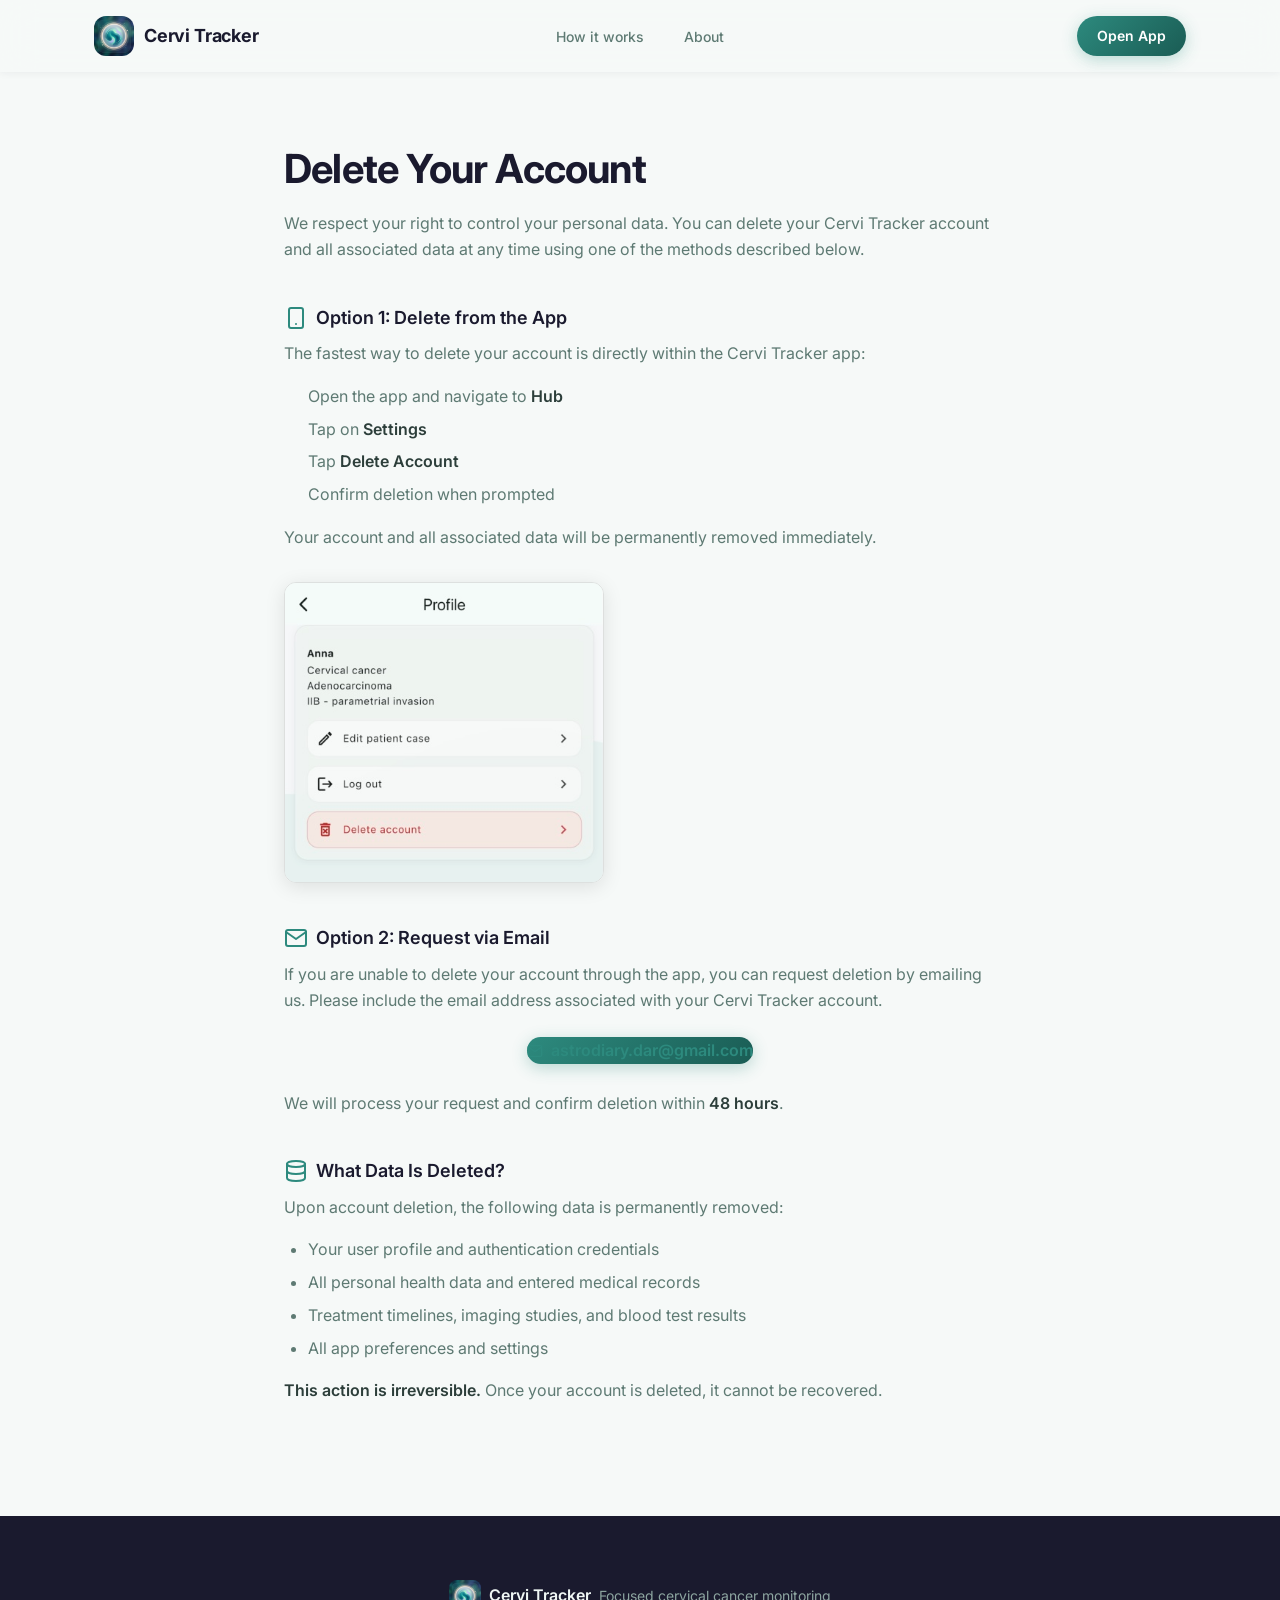
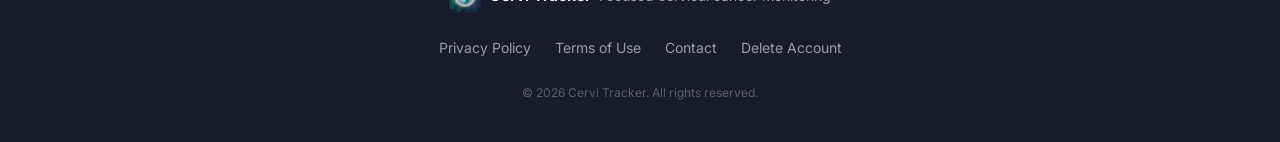
==== deletion.html @ 9c43a45e "Add files via upload" ====
<!DOCTYPE html>
<html lang="en">
<head>
  <meta charset="UTF-8">
  <meta name="viewport" content="width=device-width, initial-scale=1.0">
  <title>Delete Account | Cervi Tracker</title>
  <meta name="description" content="Request deletion of your Cervi Tracker account and all associated data.">
  <link rel="icon" type="image/jpeg" href="images/icon.jpg">
  <link rel="preconnect" href="https://fonts.googleapis.com">
  <link rel="preconnect" href="https://fonts.gstatic.com" crossorigin>
  <link href="https://fonts.googleapis.com/css2?family=Inter:wght@300;400;500;600;700&display=swap" rel="stylesheet">
  <link rel="stylesheet" href="css/style.css">
  <style>
    .policy-wrap {
      padding-top: calc(var(--header-h) + var(--sp-xl));
      padding-bottom: var(--sp-2xl);
      min-height: 100vh;
    }
    .policy-wrap .container {
      max-width: 760px;
    }
    .policy-wrap h1 {
      font-size: var(--fs-3xl);
      font-weight: var(--fw-bold);
      color: var(--c-dark);
      letter-spacing: -0.02em;
      margin-bottom: var(--sp-xs);
    }
    .policy-wrap h2 {
      font-size: var(--fs-lg);
      font-weight: var(--fw-semibold);
      color: var(--c-dark);
      margin: var(--sp-lg) 0 var(--sp-xs);
      display: flex;
      align-items: center;
      gap: 0.5rem;
    }
    .policy-wrap h2 svg {
      width: 24px;
      height: 24px;
      color: var(--c-primary);
    }
    .policy-wrap p {
      color: var(--c-text-muted);
      line-height: var(--lh-body);
      margin-bottom: var(--sp-sm);
    }
    .policy-wrap ol, .policy-wrap ul {
      padding-left: 1.5rem;
      color: var(--c-text-muted);
      line-height: var(--lh-body);
      margin-bottom: var(--sp-sm);
    }
    .policy-wrap ul {
      list-style: disc;
    }
    .policy-wrap ol li, .policy-wrap ul li {
      margin-bottom: 0.4rem;
    }
    .policy-wrap strong {
      color: var(--c-text);
      font-weight: var(--fw-semibold);
    }
    .policy-wrap a {
      color: var(--c-primary);
      text-decoration: underline;
      text-underline-offset: 2px;
    }
    .policy-wrap a.btn {
      text-decoration: none;
      display: inline-flex;
      align-items: center;
      gap: 0.5rem;
    }
  </style>
</head>
<body>

  <header class="site-header scrolled" id="site-header">
    <div class="container header-inner">
      <a href="index.html" class="logo" aria-label="Cervi Tracker home">
        <img src="images/icon.jpg" alt="Cervi Tracker icon" class="logo-icon" width="40" height="40">
        <span class="logo-text">Cervi Tracker</span>
      </a>
      <nav class="main-nav" aria-label="Main navigation">
        <ul class="nav-list">
          <li><a href="index.html" class="nav-link" data-i18n="nav.how">Home</a></li>
          <li><a href="support.html" class="nav-link" data-i18n="nav.about">Support</a></li>
        </ul>
      </nav>
      <a href="https://xeno-sama.github.io/gine_onko_tracker/" class="btn btn-primary btn-sm header-cta" target="_blank" rel="noopener" data-i18n="nav.open-app">Open App</a>
    </div>
  </header>

  <main class="policy-wrap">
    <div class="container">
      <h1 data-i18n="policy.deletion.title">Delete Your Account</h1>

      <p data-i18n="policy.deletion.intro">We respect your right to control your personal data. You can delete your Cervi Tracker account and all associated data at any time using one of the methods described below.</p>

      <h2>
        <svg viewBox="0 0 24 24" fill="none" stroke="currentColor" stroke-width="2" stroke-linecap="round" stroke-linejoin="round"><rect x="5" y="2" width="14" height="20" rx="2" ry="2"/><line x1="12" y1="18" x2="12.01" y2="18"/></svg>
        <span data-i18n="policy.deletion.opt1.title">Option 1: Delete from the App</span>
      </h2>
      <p data-i18n="policy.deletion.opt1.p1">The fastest way to delete your account is directly within the Cervi Tracker app:</p>
      <ol>
          <li data-i18n-html="policy.deletion.opt1.l1">Open the app and navigate to <strong>Hub</strong></li>
          <li data-i18n-html="policy.deletion.opt1.l2">Tap on <strong>Settings</strong></li>
          <li data-i18n-html="policy.deletion.opt1.l3">Tap <strong>Delete Account</strong></li>
          <li data-i18n="policy.deletion.opt1.l4">Confirm deletion when prompted</li>
      </ol>
      <p data-i18n="policy.deletion.opt1.p2">Your account and all associated data will be permanently removed immediately.</p>

      <div style="text-align: center; margin: 32px 0;">
          <img src="images/delete_account.jpg" alt="Cervi Tracker App — Delete Account option in Settings" data-i18n-alt="policy.deletion.img.alt"
              style="max-width: 320px; width: 100%; border-radius: 12px; border: 1px solid rgba(0,0,0,0.1); box-shadow: 0 4px 20px rgba(0,0,0,0.1);">
      </div>

      <h2>
        <svg viewBox="0 0 24 24" fill="none" stroke="currentColor" stroke-width="2" stroke-linecap="round" stroke-linejoin="round"><path d="M4 4h16c1.1 0 2 .9 2 2v12c0 1.1-.9 2-2 2H4c-1.1 0-2-.9-2-2V6c0-1.1.9-2 2-2z"/><polyline points="22,6 12,13 2,6"/></svg>
        <span data-i18n="policy.deletion.opt2.title">Option 2: Request via Email</span>
      </h2>
      <p data-i18n="policy.deletion.opt2.p1">If you are unable to delete your account through the app, you can request deletion by emailing us. Please include the email address associated with your Cervi Tracker account.</p>

      <div style="margin: 24px 0; text-align: center;">
          <a href="mailto:astrodiary.dar@gmail.com?subject=Account%20Deletion%20Request" class="btn btn-primary">
              <svg style="width: 1em; height: 1em;" viewBox="0 0 24 24" fill="none" stroke="currentColor" stroke-width="2" stroke-linecap="round" stroke-linejoin="round"><path d="M4 4h16c1.1 0 2 .9 2 2v12c0 1.1-.9 2-2 2H4c-1.1 0-2-.9-2-2V6c0-1.1.9-2 2-2z"/><polyline points="22,6 12,13 2,6"/></svg>
              astrodiary.dar@gmail.com
          </a>
      </div>

      <p data-i18n-html="policy.deletion.opt2.p2">We will process your request and confirm deletion within <strong>48 hours</strong>.</p>

      <h2>
        <svg viewBox="0 0 24 24" fill="none" stroke="currentColor" stroke-width="2" stroke-linecap="round" stroke-linejoin="round"><ellipse cx="12" cy="5" rx="9" ry="3"/><path d="M21 12c0 1.66-4 3-9 3s-9-1.34-9-3"/><path d="M3 5v14c0 1.66 4 3 9 3s9-1.34 9-3V5"/></svg>
        <span data-i18n="policy.deletion.what.title">What Data Is Deleted?</span>
      </h2>
      <p data-i18n="policy.deletion.what.p1">Upon account deletion, the following data is permanently removed:</p>
      <ul>
          <li data-i18n="policy.deletion.what.l1">Your user profile and authentication credentials</li>
          <li data-i18n="policy.deletion.what.l2">All personal health data and entered medical records</li>
          <li data-i18n="policy.deletion.what.l3">Treatment timelines, imaging studies, and blood test results</li>
          <li data-i18n="policy.deletion.what.l4">All app preferences and settings</li>
      </ul>
      <p data-i18n-html="policy.deletion.what.p2"><strong>This action is irreversible.</strong> Once your account is deleted, it cannot be recovered.</p>
    </div>
  </main>

  <footer class="site-footer">
    <div class="container footer-inner">
      <div class="footer-brand">
        <img src="images/icon.jpg" alt="Cervi Tracker" class="footer-icon" width="32" height="32">
        <span class="footer-name">Cervi Tracker</span>
        <span class="footer-tagline" data-i18n="footer.tagline">Focused cervical cancer monitoring</span>
      </div>
      <nav class="footer-nav" aria-label="Footer navigation">
        <a href="privacy.html" data-i18n="footer.privacy">Privacy Policy</a>
        <a href="terms.html" data-i18n="footer.terms">Terms of Use</a>
        <a href="support.html" data-i18n="footer.contact">Support</a>
        <a href="deletion.html" data-i18n="footer.deletion">Delete Account</a>
      </nav>
      <p class="footer-copy" data-i18n="footer.copy">&copy; 2026 Cervi Tracker. All rights reserved.</p>
    </div>
  </footer>

  <script src="js/i18n.js"></script>
</body>
</html>
---- css/style.css ----
/* ============================================
   CERVI TRACKER — MARKETING SITE STYLES
   Visual DNA: calm, organic, glass-like, teal/sage
   ============================================ */

/* ---------- DESIGN TOKENS ---------- */
:root {
  /* Colors — derived from app's visual language */
  --c-primary: #2d8a7e;
  --c-primary-dark: #1a5c54;
  --c-primary-light: #3ba899;
  --c-primary-subtle: #e0f2ef;
  --c-accent: #40b4a6;

  --c-sage-50: #f4f9f7;
  --c-sage-100: #e8f0ee;
  --c-sage-200: #d0e1dc;
  --c-sage-300: #a8c8bf;
  --c-sage-400: #7aad9f;

  --c-dark: #1a1a2e;
  --c-dark-soft: #2a2a3e;

  --c-text: #2c3e3a;
  --c-text-muted: #5e7a73;
  --c-text-light: #8da5a0;
  --c-text-on-dark: #c5d8d3;
  --c-text-white: #f0f7f5;

  --c-bg: #f6f9f8;
  --c-bg-alt: #edf3f1;
  --c-bg-glass: rgba(255, 255, 255, 0.55);
  --c-bg-glass-strong: rgba(255, 255, 255, 0.75);
  --c-border-glass: rgba(255, 255, 255, 0.3);

  /* Typography */
  --ff-body: 'Inter', -apple-system, BlinkMacSystemFont, 'Segoe UI', sans-serif;
  --fs-base: 1rem;
  --fs-sm: 0.875rem;
  --fs-xs: 0.75rem;
  --fs-lg: 1.125rem;
  --fs-xl: 1.5rem;
  --fs-2xl: 2rem;
  --fs-3xl: 2.5rem;
  --fs-4xl: 3.25rem;
  --fw-light: 300;
  --fw-regular: 400;
  --fw-medium: 500;
  --fw-semibold: 600;
  --fw-bold: 700;
  --lh-tight: 1.2;
  --lh-body: 1.65;

  /* Spacing */
  --sp-xs: 0.5rem;
  --sp-sm: 1rem;
  --sp-md: 1.5rem;
  --sp-lg: 2.5rem;
  --sp-xl: 4rem;
  --sp-2xl: 6rem;
  --sp-section: 7rem;

  /* Layout */
  --max-width: 1140px;
  --header-h: 72px;

  /* Radius */
  --r-sm: 8px;
  --r-md: 12px;
  --r-lg: 20px;
  --r-xl: 28px;
  --r-full: 9999px;

  /* Shadows */
  --shadow-sm: 0 1px 3px rgba(26, 26, 46, 0.06);
  --shadow-md: 0 4px 16px rgba(26, 26, 46, 0.08);
  --shadow-lg: 0 8px 32px rgba(26, 26, 46, 0.1);
  --shadow-xl: 0 16px 48px rgba(26, 26, 46, 0.12);
  --shadow-glass: 0 4px 24px rgba(26, 26, 46, 0.06), inset 0 1px 0 rgba(255,255,255,0.4);

  /* Transitions */
  --ease: cubic-bezier(0.4, 0, 0.2, 1);
  --t-fast: 200ms;
  --t-normal: 350ms;
  --t-slow: 600ms;
}

/* ---------- RESET ---------- */
*, *::before, *::after {
  margin: 0;
  padding: 0;
  box-sizing: border-box;
}

html {
  scroll-behavior: smooth;
  scroll-padding-top: var(--header-h);
  -webkit-font-smoothing: antialiased;
  -moz-osx-font-smoothing: grayscale;
}

body {
  font-family: var(--ff-body);
  font-size: var(--fs-base);
  font-weight: var(--fw-regular);
  line-height: var(--lh-body);
  color: var(--c-text);
  background-color: var(--c-bg);
  overflow-x: hidden;
}

img {
  max-width: 100%;
  height: auto;
  display: block;
}

a {
  color: var(--c-primary);
  text-decoration: none;
  transition: color var(--t-fast) var(--ease);
}

ul, ol { list-style: none; }

/* ---------- UTILITY ---------- */
.container {
  width: 100%;
  max-width: var(--max-width);
  margin: 0 auto;
  padding: 0 var(--sp-md);
}

.section {
  padding: var(--sp-section) 0;
  position: relative;
}

.section-header {
  text-align: center;
  max-width: 680px;
  margin: 0 auto var(--sp-xl);
}

.section-title {
  font-size: var(--fs-3xl);
  font-weight: var(--fw-bold);
  line-height: var(--lh-tight);
  color: var(--c-dark);
  margin-bottom: var(--sp-sm);
  letter-spacing: -0.02em;
}

.section-subtitle {
  font-size: var(--fs-lg);
  color: var(--c-text-muted);
  line-height: var(--lh-body);
}

/* ---------- BUTTONS ---------- */
.btn {
  display: inline-flex;
  align-items: center;
  justify-content: center;
  gap: 0.5em;
  font-family: var(--ff-body);
  font-weight: var(--fw-semibold);
  border: none;
  border-radius: var(--r-full);
  cursor: pointer;
  transition: all var(--t-normal) var(--ease);
  white-space: nowrap;
  text-decoration: none;
}

.btn-sm {
  font-size: var(--fs-sm);
  padding: 0.5rem 1.25rem;
}

.btn-lg {
  font-size: var(--fs-base);
  padding: 0.875rem 2rem;
}

.btn-primary {
  background: linear-gradient(135deg, var(--c-primary) 0%, var(--c-primary-dark) 100%);
  color: white;
  box-shadow: 0 4px 16px rgba(45, 138, 126, 0.3);
}

.btn-primary:hover {
  transform: translateY(-2px);
  box-shadow: 0 6px 24px rgba(45, 138, 126, 0.4);
  color: white;
}

.btn-primary:active {
  transform: translateY(0);
}

.btn-outline {
  background: var(--c-bg-glass);
  color: var(--c-primary-dark);
  border: 1.5px solid var(--c-sage-300);
  backdrop-filter: blur(8px);
}

.btn-outline:hover {
  background: var(--c-primary-subtle);
  border-color: var(--c-primary);
  color: var(--c-primary-dark);
}

/* ---------- GLASS CARD ---------- */
.glass-card {
  background: var(--c-bg-glass-strong);
  backdrop-filter: blur(16px);
  -webkit-backdrop-filter: blur(16px);
  border: 1px solid var(--c-border-glass);
  border-radius: var(--r-lg);
  box-shadow: var(--shadow-glass);
  padding: var(--sp-lg);
  transition: transform var(--t-normal) var(--ease), box-shadow var(--t-normal) var(--ease);
}

.glass-card:hover {
  transform: translateY(-4px);
  box-shadow: var(--shadow-lg);
}

/* ---------- PHONE FRAME ---------- */
.phone-frame {
  position: relative;
  display: inline-block;
  border-radius: var(--r-xl);
  overflow: hidden;
  box-shadow: var(--shadow-xl), 0 0 0 1px rgba(0,0,0,0.04);
  background: #111;
  padding: 8px;
}

.phone-frame img {
  border-radius: calc(var(--r-xl) - 4px);
  display: block;
  width: 100%;
  height: auto;
}

.phone-frame--sm {
  max-width: 280px;
}

/* ---------- HEADER ---------- */
.site-header {
  position: fixed;
  top: 0;
  left: 0;
  right: 0;
  z-index: 1000;
  height: var(--header-h);
  transition: background var(--t-normal) var(--ease), box-shadow var(--t-normal) var(--ease), backdrop-filter var(--t-normal) var(--ease);
}

.site-header.scrolled {
  background: rgba(246, 249, 248, 0.85);
  backdrop-filter: blur(16px);
  -webkit-backdrop-filter: blur(16px);
  box-shadow: 0 1px 8px rgba(26, 26, 46, 0.06);
}

.header-inner {
  display: flex;
  align-items: center;
  justify-content: space-between;
  height: 100%;
  gap: var(--sp-md);
}

.logo {
  display: flex;
  align-items: center;
  gap: 0.625rem;
  color: var(--c-dark);
  text-decoration: none;
  flex-shrink: 0;
}

.logo-icon {
  width: 40px;
  height: 40px;
  border-radius: var(--r-md);
  object-fit: cover;
}

.logo-text {
  font-size: var(--fs-lg);
  font-weight: var(--fw-bold);
  letter-spacing: -0.01em;
}

/* Desktop: nav is a fixed transparent bar aligned with the header.
   pointer-events:none lets clicks pass through to the header underneath;
   only nav-list items are interactive. */
.main-nav {
  position: fixed;
  top: 0;
  left: 0;
  right: 0;
  height: var(--header-h);
  display: flex;
  align-items: center;
  justify-content: center;
  z-index: 1001;
  pointer-events: none;
  background: none;
}

.nav-list {
  display: flex;
  align-items: center;
  gap: var(--sp-lg);
  pointer-events: auto;
}

.nav-link {
  font-size: var(--fs-sm);
  font-weight: var(--fw-medium);
  color: var(--c-text-muted);
  position: relative;
  padding: 0.25rem 0;
}

.nav-link::after {
  content: '';
  position: absolute;
  bottom: -2px;
  left: 0;
  width: 0;
  height: 2px;
  background: var(--c-primary);
  border-radius: 1px;
  transition: width var(--t-normal) var(--ease);
}

.nav-link:hover {
  color: var(--c-primary-dark);
}

.nav-link:hover::after {
  width: 100%;
}

.header-right {
  display: flex;
  align-items: center;
  gap: var(--sp-sm);
  flex-shrink: 0;
}

.header-cta {
  flex-shrink: 0;
}

/* ---------- LANG TOGGLE ---------- */
.lang-toggle {
  display: flex;
  align-items: center;
  background: var(--c-sage-100);
  border: 1px solid var(--c-sage-200);
  border-radius: var(--r-full);
  padding: 3px;
  gap: 2px;
}

.lang-opt {
  font-family: var(--ff-body);
  font-size: 0.7rem;
  font-weight: var(--fw-bold);
  letter-spacing: 0.04em;
  color: var(--c-text-muted);
  background: none;
  border: none;
  border-radius: var(--r-full);
  padding: 0.2rem 0.55rem;
  cursor: pointer;
  transition: all var(--t-fast) var(--ease);
  line-height: 1.4;
}

.lang-opt:hover {
  color: var(--c-primary-dark);
}

.lang-opt.active {
  background: var(--c-primary);
  color: white;
  box-shadow: 0 1px 4px rgba(45, 138, 126, 0.3);
}

.nav-toggle {
  display: none;
  flex-direction: column;
  gap: 5px;
  background: none;
  border: none;
  cursor: pointer;
  padding: 4px;
  z-index: 1001;
}

.nav-toggle-bar {
  display: block;
  width: 24px;
  height: 2px;
  background: var(--c-dark);
  border-radius: 2px;
  transition: all var(--t-normal) var(--ease);
}

/* ---------- HERO ---------- */
.hero {
  position: relative;
  min-height: 100vh;
  display: flex;
  align-items: center;
  padding: calc(var(--header-h) + var(--sp-xl)) 0 var(--sp-xl);
  overflow: hidden;
  background: linear-gradient(170deg, var(--c-sage-100) 0%, var(--c-bg) 40%, var(--c-sage-50) 100%);
}

.hero-bg {
  position: absolute;
  inset: 0;
  overflow: hidden;
  pointer-events: none;
}

.hero-orb {
  position: absolute;
  border-radius: 50%;
  filter: blur(80px);
  opacity: 0.35;
  animation: orbFloat 20s ease-in-out infinite;
}

.hero-orb--1 {
  width: 500px;
  height: 500px;
  background: radial-gradient(circle, var(--c-primary-light), transparent 70%);
  top: -10%;
  right: -5%;
  animation-delay: 0s;
}

.hero-orb--2 {
  width: 400px;
  height: 400px;
  background: radial-gradient(circle, var(--c-sage-300), transparent 70%);
  bottom: -5%;
  left: -8%;
  animation-delay: -7s;
}

.hero-orb--3 {
  width: 300px;
  height: 300px;
  background: radial-gradient(circle, #a0d2cc, transparent 70%);
  top: 40%;
  left: 30%;
  animation-delay: -14s;
}

@keyframes orbFloat {
  0%, 100% { transform: translate(0, 0) scale(1); }
  25% { transform: translate(20px, -30px) scale(1.05); }
  50% { transform: translate(-15px, 20px) scale(0.95); }
  75% { transform: translate(25px, 15px) scale(1.02); }
}

.hero-inner {
  display: flex;
  align-items: center;
  gap: var(--sp-2xl);
  position: relative;
  z-index: 1;
}

.hero-content {
  flex: 1;
  min-width: 0;
}

.hero-title {
  font-size: var(--fs-4xl);
  font-weight: var(--fw-bold);
  line-height: 1.1;
  color: var(--c-dark);
  letter-spacing: -0.03em;
  margin-bottom: var(--sp-md);
}

.hero-accent {
  background: linear-gradient(135deg, var(--c-primary) 0%, var(--c-accent) 100%);
  -webkit-background-clip: text;
  -webkit-text-fill-color: transparent;
  background-clip: text;
}

.hero-subtitle {
  font-size: var(--fs-lg);
  color: var(--c-text-muted);
  line-height: var(--lh-body);
  max-width: 520px;
  margin-bottom: var(--sp-lg);
}

.hero-actions {
  display: flex;
  gap: var(--sp-sm);
  flex-wrap: wrap;
}

.hero-visual {
  flex-shrink: 0;
  position: relative;
}

.hero-visual .phone-frame {
  max-width: 320px;
  animation: heroPhoneFloat 6s ease-in-out infinite;
}

@keyframes heroPhoneFloat {
  0%, 100% { transform: translateY(0); }
  50% { transform: translateY(-12px); }
}

/* ---------- PROBLEM SECTION ---------- */
.section--problem {
  background: var(--c-bg);
}

.problem-grid {
  display: grid;
  grid-template-columns: repeat(2, 1fr);
  gap: var(--sp-md);
}

.problem-card {
  text-align: left;
}

.problem-icon {
  width: 52px;
  height: 52px;
  border-radius: var(--r-md);
  background: var(--c-primary-subtle);
  color: var(--c-primary);
  display: flex;
  align-items: center;
  justify-content: center;
  margin-bottom: var(--sp-sm);
}

.problem-card h3 {
  font-size: var(--fs-lg);
  font-weight: var(--fw-semibold);
  color: var(--c-dark);
  margin-bottom: var(--sp-xs);
}

.problem-card p {
  font-size: var(--fs-sm);
  color: var(--c-text-muted);
  line-height: var(--lh-body);
}

/* ---------- SOLUTION SECTION ---------- */
.section--solution {
  background: var(--c-bg-alt);
}

.solution-grid {
  display: grid;
  grid-template-columns: repeat(3, 1fr);
  gap: var(--sp-md);
}

.solution-card {
  text-align: center;
}

.solution-icon {
  width: 64px;
  height: 64px;
  border-radius: 50%;
  background: linear-gradient(135deg, var(--c-primary-subtle) 0%, rgba(45, 138, 126, 0.12) 100%);
  color: var(--c-primary);
  display: flex;
  align-items: center;
  justify-content: center;
  margin: 0 auto var(--sp-sm);
}

.solution-card h3 {
  font-size: var(--fs-lg);
  font-weight: var(--fw-semibold);
  color: var(--c-dark);
  margin-bottom: var(--sp-xs);
}

.solution-card p {
  font-size: var(--fs-sm);
  color: var(--c-text-muted);
}

/* ---------- FEATURES / HOW IT WORKS ---------- */
.section--features {
  background: var(--c-bg);
}

.feature-row {
  display: flex;
  align-items: center;
  gap: var(--sp-2xl);
  margin-bottom: var(--sp-2xl);
}

.feature-row:last-child {
  margin-bottom: 0;
}

.feature-row--reverse {
  flex-direction: row-reverse;
}

.feature-text {
  flex: 1;
  min-width: 0;
}

.feature-label {
  display: inline-block;
  font-size: var(--fs-xs);
  font-weight: var(--fw-bold);
  text-transform: uppercase;
  letter-spacing: 0.08em;
  color: var(--c-primary);
  background: var(--c-primary-subtle);
  padding: 0.25rem 0.75rem;
  border-radius: var(--r-full);
  margin-bottom: var(--sp-sm);
}

.feature-title {
  font-size: var(--fs-xl);
  font-weight: var(--fw-bold);
  color: var(--c-dark);
  margin-bottom: var(--sp-sm);
  line-height: var(--lh-tight);
}

.feature-text p {
  font-size: var(--fs-base);
  color: var(--c-text-muted);
  line-height: var(--lh-body);
}

.feature-visual {
  flex-shrink: 0;
  display: flex;
  justify-content: center;
}

/* ---------- SIGNAL-FIRST SECTION ---------- */
.section--signal {
  background: linear-gradient(170deg, var(--c-dark) 0%, #1e2e3a 100%);
  color: var(--c-text-white);
}

.section--signal .section-title {
  color: white;
}

.signal-inner {
  max-width: 700px;
  margin: 0 auto;
}

.signal-content p {
  font-size: var(--fs-lg);
  color: var(--c-text-on-dark);
  margin-bottom: var(--sp-lg);
}

.signal-list {
  display: flex;
  flex-direction: column;
  gap: var(--sp-md);
}

.signal-item {
  display: flex;
  align-items: flex-start;
  gap: var(--sp-sm);
  padding: var(--sp-md);
  background: rgba(255, 255, 255, 0.06);
  border: 1px solid rgba(255, 255, 255, 0.08);
  border-radius: var(--r-md);
  backdrop-filter: blur(8px);
}

.signal-dot {
  width: 12px;
  height: 12px;
  border-radius: 50%;
  flex-shrink: 0;
  margin-top: 4px;
}

.signal-dot--active {
  background: var(--c-accent);
  box-shadow: 0 0 12px rgba(64, 180, 166, 0.5);
}

.signal-dot--outcome {
  background: #e8c468;
  box-shadow: 0 0 12px rgba(232, 196, 104, 0.4);
}

.signal-dot--trend {
  background: #7ac4b8;
  box-shadow: 0 0 12px rgba(122, 196, 184, 0.4);
}

.signal-item strong {
  display: block;
  font-weight: var(--fw-semibold);
  color: white;
  margin-bottom: 0.25rem;
}

.signal-item span {
  font-size: var(--fs-sm);
  color: var(--c-text-on-dark);
  line-height: var(--lh-body);
}

/* ---------- CONNECTED SECTION ---------- */
.section--connected {
  background: var(--c-bg-alt);
}

.connected-visuals {
  display: flex;
  justify-content: center;
  gap: var(--sp-lg);
  flex-wrap: wrap;
}

/* ---------- REPORTS SECTION ---------- */
.section--reports {
  background: var(--c-bg);
  overflow: hidden;
}

.reports-inner {
  display: flex;
  align-items: center;
  gap: var(--sp-2xl);
}

.reports-content {
  flex: 1;
  min-width: 0;
}

.reports-content .section-title {
  text-align: left;
}

.reports-content > p {
  font-size: var(--fs-base);
  color: var(--c-text-muted);
  line-height: var(--lh-body);
  margin-bottom: var(--sp-lg);
}

.reports-list {
  display: flex;
  flex-direction: column;
  gap: var(--sp-sm);
  margin-bottom: var(--sp-lg);
}

.reports-list li {
  padding: var(--sp-sm) var(--sp-md);
  background: var(--c-bg-glass-strong);
  border: 1px solid var(--c-sage-200);
  border-radius: var(--r-md);
}

.reports-list strong {
  display: block;
  font-weight: var(--fw-semibold);
  color: var(--c-dark);
  margin-bottom: 0.125rem;
}

.reports-list span {
  font-size: var(--fs-sm);
  color: var(--c-text-muted);
}

.reports-note {
  font-size: var(--fs-sm);
  color: var(--c-text-light);
  font-style: italic;
}

.reports-visual {
  flex-shrink: 0;
}

.report-frame {
  max-width: 400px;
  border-radius: var(--r-lg);
  overflow: hidden;
  box-shadow: var(--shadow-xl);
  border: 1px solid var(--c-sage-200);
  background: white;
}

.report-frame img {
  width: 100%;
  height: auto;
  display: block;
}

/* ---------- WHY SECTION ---------- */
.section--why {
  background: var(--c-bg-alt);
}

.why-inner {
  text-align: center;
}

.why-inner .section-subtitle {
  max-width: 680px;
  margin: 0 auto var(--sp-xl);
}

.why-grid {
  display: grid;
  grid-template-columns: repeat(2, 1fr);
  gap: var(--sp-md);
  text-align: left;
}

.why-card h3 {
  font-size: var(--fs-base);
  font-weight: var(--fw-semibold);
  color: var(--c-dark);
  margin-bottom: var(--sp-xs);
}

.why-card p {
  font-size: var(--fs-sm);
  color: var(--c-text-muted);
}

/* ---------- TRUST SECTION ---------- */
.section--trust {
  background: var(--c-bg);
  padding: var(--sp-xl) 0;
}

.trust-inner {
  max-width: 700px;
  margin: 0 auto;
  text-align: center;
}

.trust-inner .section-title {
  margin-bottom: var(--sp-lg);
}

.trust-content {
  display: flex;
  flex-direction: column;
  gap: var(--sp-md);
}

.trust-item {
  display: flex;
  align-items: flex-start;
  gap: var(--sp-sm);
  text-align: left;
  padding: var(--sp-sm) var(--sp-md);
  background: var(--c-sage-50);
  border-radius: var(--r-md);
  border: 1px solid var(--c-sage-200);
}

.trust-item svg {
  flex-shrink: 0;
  color: var(--c-primary);
  margin-top: 2px;
}

.trust-item p {
  font-size: var(--fs-sm);
  color: var(--c-text-muted);
  line-height: var(--lh-body);
}

/* ---------- CTA SECTION ---------- */
.section--cta {
  position: relative;
  padding: var(--sp-2xl) 0;
  overflow: hidden;
  background: linear-gradient(170deg, var(--c-sage-100) 0%, var(--c-primary-subtle) 50%, var(--c-sage-100) 100%);
}

.cta-bg {
  position: absolute;
  inset: 0;
  pointer-events: none;
  overflow: hidden;
}

.cta-orb {
  position: absolute;
  border-radius: 50%;
  filter: blur(60px);
  opacity: 0.25;
}

.cta-orb--1 {
  width: 350px;
  height: 350px;
  background: var(--c-primary);
  top: -20%;
  right: -5%;
  animation: orbFloat 18s ease-in-out infinite;
}

.cta-orb--2 {
  width: 250px;
  height: 250px;
  background: var(--c-sage-400);
  bottom: -15%;
  left: -5%;
  animation: orbFloat 22s ease-in-out infinite reverse;
}

.cta-inner {
  text-align: center;
  position: relative;
  z-index: 1;
}

.cta-title {
  margin-bottom: var(--sp-sm);
}

.cta-subtitle {
  font-size: var(--fs-lg);
  color: var(--c-text-muted);
  margin-bottom: var(--sp-lg);
}

/* ---------- FOOTER ---------- */
.site-footer {
  background: var(--c-dark);
  color: var(--c-text-on-dark);
  padding: var(--sp-xl) 0 var(--sp-lg);
}

.footer-inner {
  display: flex;
  flex-direction: column;
  align-items: center;
  gap: var(--sp-md);
  text-align: center;
}

.footer-brand {
  display: flex;
  align-items: center;
  gap: 0.5rem;
  flex-wrap: wrap;
  justify-content: center;
}

.footer-icon {
  width: 32px;
  height: 32px;
  border-radius: var(--r-sm);
  object-fit: cover;
}

.footer-name {
  font-weight: var(--fw-semibold);
  color: var(--c-text-white);
}

.footer-tagline {
  font-size: var(--fs-sm);
  color: var(--c-text-light);
}

.footer-nav {
  display: flex;
  gap: var(--sp-md);
  flex-wrap: wrap;
  justify-content: center;
}

.footer-nav a {
  font-size: var(--fs-sm);
  color: var(--c-text-on-dark);
  opacity: 0.7;
  transition: opacity var(--t-fast) var(--ease);
}

.footer-nav a:hover {
  opacity: 1;
  color: var(--c-text-white);
}

.footer-copy {
  font-size: var(--fs-xs);
  color: var(--c-text-light);
  opacity: 0.5;
}

/* ---------- ANIMATIONS ---------- */
.anim-fade-up {
  opacity: 0;
  transform: translateY(30px);
  transition: opacity var(--t-slow) var(--ease), transform var(--t-slow) var(--ease);
}

.anim-fade-up.visible {
  opacity: 1;
  transform: translateY(0);
}

/* ---------- RESPONSIVE ---------- */

/* Tablet */
@media (max-width: 1024px) {
  :root {
    --fs-4xl: 2.5rem;
    --fs-3xl: 2rem;
    --sp-section: 5rem;
  }

  .hero-inner {
    flex-direction: column;
    text-align: center;
    gap: var(--sp-xl);
  }

  .hero-subtitle {
    margin: 0 auto var(--sp-lg);
  }

  .hero-actions {
    justify-content: center;
  }

  .hero-visual .phone-frame {
    max-width: 280px;
  }

  .feature-row,
  .feature-row--reverse {
    flex-direction: column;
    text-align: center;
    gap: var(--sp-lg);
  }

  .feature-text {
    order: 1;
  }

  .feature-visual {
    order: 2;
  }

  .reports-inner {
    flex-direction: column;
    text-align: center;
  }

  .reports-content .section-title {
    text-align: center;
  }

  .report-frame {
    max-width: 360px;
    margin: 0 auto;
  }
}

/* Mobile */
@media (max-width: 768px) {
  :root {
    --fs-4xl: 2rem;
    --fs-3xl: 1.75rem;
    --fs-xl: 1.25rem;
    --sp-section: 4rem;
    --sp-2xl: 3rem;
  }

  .header-cta {
    display: none;
  }

  /* Mobile: override desktop fixed-bar to full-screen overlay */
  .main-nav {
    display: none;
    position: fixed;
    top: 0;
    left: 0;
    right: 0;
    bottom: 0;
    height: auto;          /* override desktop header-height */
    background: rgba(246, 249, 248, 0.97);
    backdrop-filter: blur(16px);
    -webkit-backdrop-filter: blur(16px);
    z-index: 999;
    flex-direction: column;
    align-items: center;
    justify-content: center;
    pointer-events: auto;  /* restore clicks for overlay */
  }

  .main-nav.open {
    display: flex;
  }

  .main-nav.open .nav-list {
    flex-direction: column;
    gap: var(--sp-lg);
    pointer-events: auto;
  }

  .main-nav.open .nav-link {
    font-size: var(--fs-xl);
    color: var(--c-dark);
  }

  .nav-toggle {
    display: flex;
  }

  .nav-toggle.active .nav-toggle-bar:nth-child(1) {
    transform: rotate(45deg) translate(5px, 5px);
  }

  .nav-toggle.active .nav-toggle-bar:nth-child(2) {
    opacity: 0;
  }

  .nav-toggle.active .nav-toggle-bar:nth-child(3) {
    transform: rotate(-45deg) translate(5px, -5px);
  }

  .problem-grid {
    grid-template-columns: 1fr;
  }

  .solution-grid {
    grid-template-columns: 1fr;
    max-width: 400px;
    margin: 0 auto;
  }

  .why-grid {
    grid-template-columns: 1fr;
  }

  .connected-visuals {
    flex-direction: column;
    align-items: center;
  }

  .phone-frame--sm {
    max-width: 240px;
  }

  .hero-visual .phone-frame {
    max-width: 240px;
  }
}

/* Small mobile */
@media (max-width: 480px) {
  :root {
    --fs-4xl: 1.75rem;
    --fs-3xl: 1.5rem;
  }

  .hero {
    min-height: auto;
    padding-top: calc(var(--header-h) + var(--sp-lg));
    padding-bottom: var(--sp-lg);
  }

  .hero-actions {
    flex-direction: column;
    align-items: stretch;
  }

  .hero-actions .btn {
    text-align: center;
  }
}
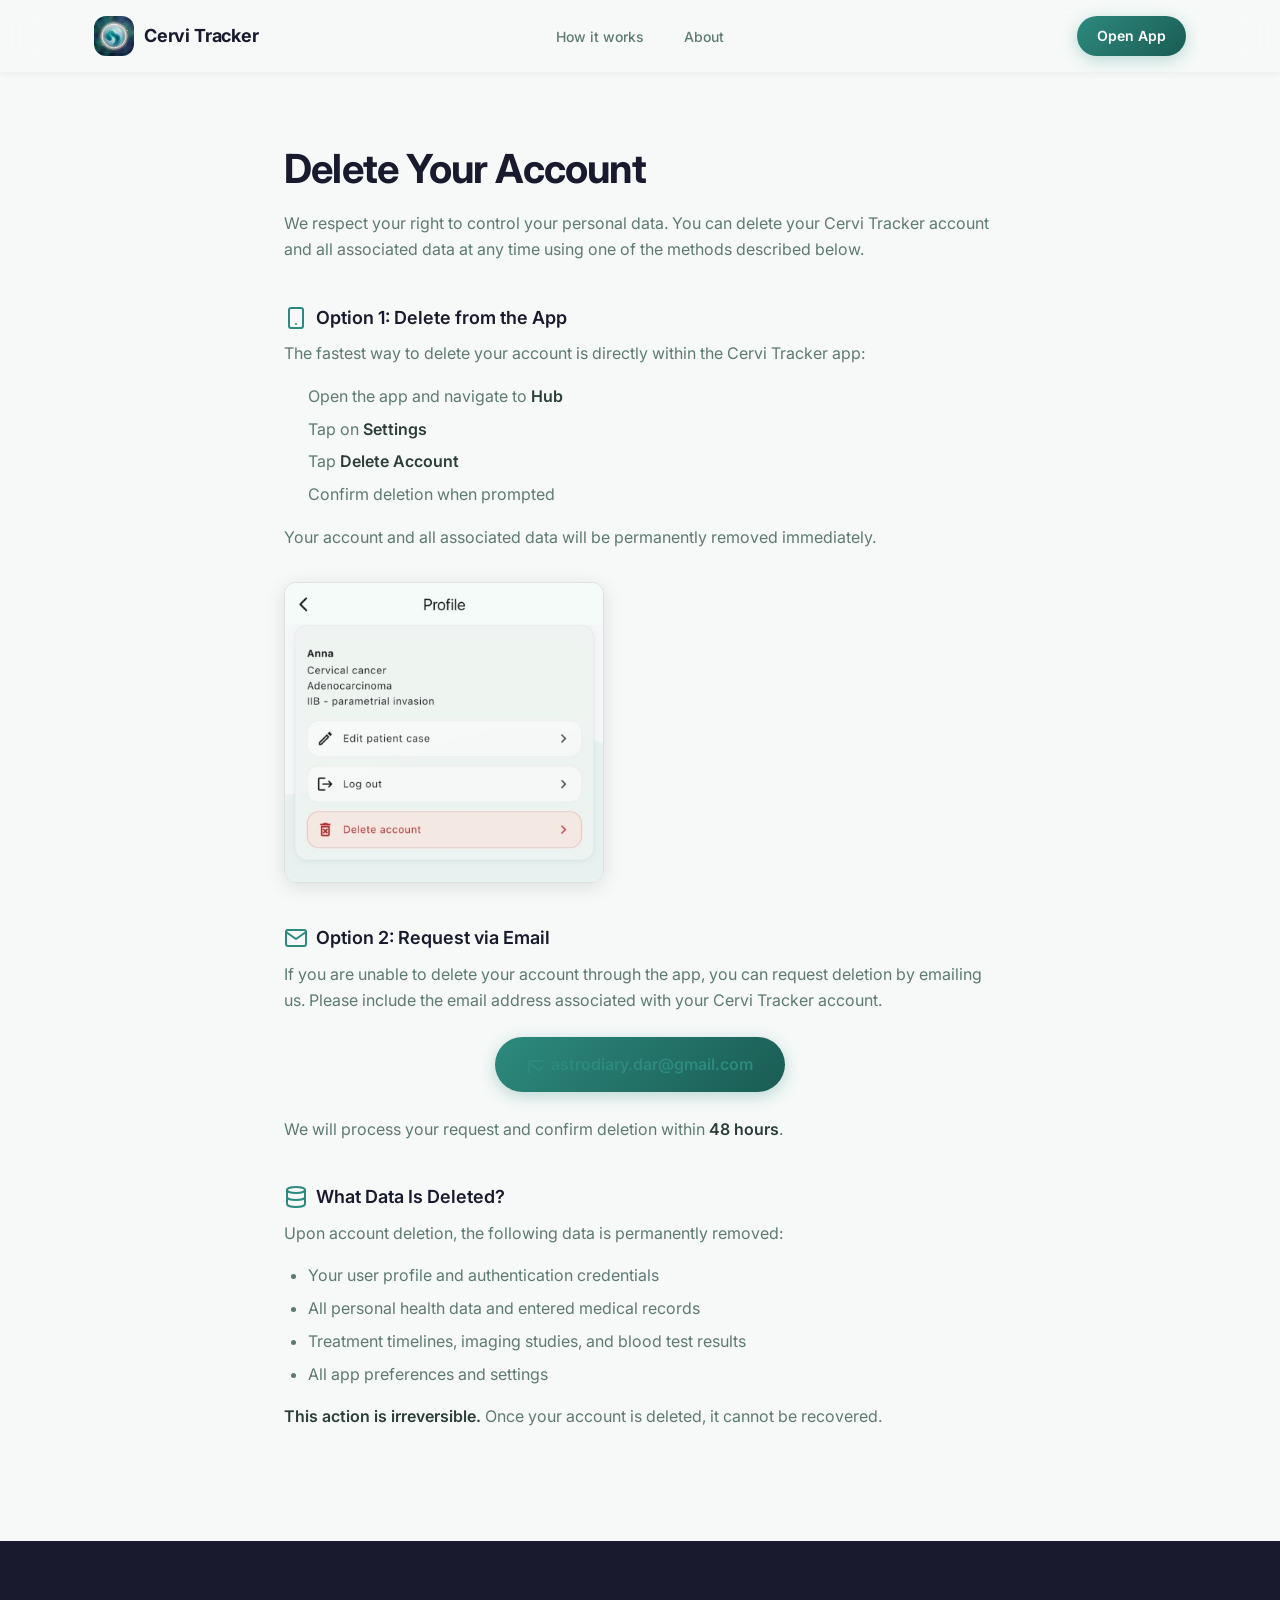
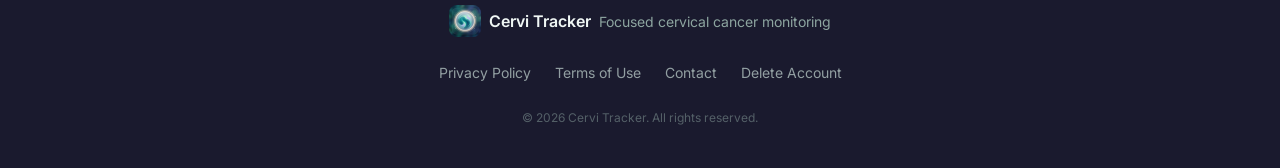
==== commit d6269ba2: "Add files via upload" ====
--- a/deletion.html
+++ b/deletion.html
@@ -1,5 +1,6 @@
 <!DOCTYPE html>
 <html lang="en">
+
 <head>
   <meta charset="UTF-8">
   <meta name="viewport" content="width=device-width, initial-scale=1.0">
@@ -16,9 +17,11 @@
       padding-bottom: var(--sp-2xl);
       min-height: 100vh;
     }
+
     .policy-wrap .container {
       max-width: 760px;
     }
+
     .policy-wrap h1 {
       font-size: var(--fs-3xl);
       font-weight: var(--fw-bold);
@@ -26,6 +29,7 @@
       letter-spacing: -0.02em;
       margin-bottom: var(--sp-xs);
     }
+
     .policy-wrap h2 {
       font-size: var(--fs-lg);
       font-weight: var(--fw-semibold);
@@ -35,37 +39,47 @@
       align-items: center;
       gap: 0.5rem;
     }
+
     .policy-wrap h2 svg {
       width: 24px;
       height: 24px;
       color: var(--c-primary);
     }
+
     .policy-wrap p {
       color: var(--c-text-muted);
       line-height: var(--lh-body);
       margin-bottom: var(--sp-sm);
     }
-    .policy-wrap ol, .policy-wrap ul {
+
+    .policy-wrap ol,
+    .policy-wrap ul {
       padding-left: 1.5rem;
       color: var(--c-text-muted);
       line-height: var(--lh-body);
       margin-bottom: var(--sp-sm);
     }
+
     .policy-wrap ul {
       list-style: disc;
     }
-    .policy-wrap ol li, .policy-wrap ul li {
+
+    .policy-wrap ol li,
+    .policy-wrap ul li {
       margin-bottom: 0.4rem;
     }
+
     .policy-wrap strong {
       color: var(--c-text);
       font-weight: var(--fw-semibold);
     }
+
     .policy-wrap a {
       color: var(--c-primary);
       text-decoration: underline;
       text-underline-offset: 2px;
     }
+
     .policy-wrap a.btn {
       text-decoration: none;
       display: inline-flex;
@@ -74,6 +88,7 @@
     }
   </style>
 </head>
+
 <body>
 
   <header class="site-header scrolled" id="site-header">
@@ -88,7 +103,8 @@
           <li><a href="support.html" class="nav-link" data-i18n="nav.about">Support</a></li>
         </ul>
       </nav>
-      <a href="https://xeno-sama.github.io/gine_onko_tracker/" class="btn btn-primary btn-sm header-cta" target="_blank" rel="noopener" data-i18n="nav.open-app">Open App</a>
+      <a href="https://xeno-sama.github.io/gine_onko_tracker/" class="btn btn-primary btn-sm header-cta" target="_blank"
+        rel="noopener" data-i18n="nav.open-app">Open App</a>
     </div>
   </header>
 
@@ -96,53 +112,77 @@
     <div class="container">
       <h1 data-i18n="policy.deletion.title">Delete Your Account</h1>
 
-      <p data-i18n="policy.deletion.intro">We respect your right to control your personal data. You can delete your Cervi Tracker account and all associated data at any time using one of the methods described below.</p>
+      <p data-i18n="policy.deletion.intro">We respect your right to control your personal data. You can delete your
+        Cervi Tracker account and all associated data at any time using one of the methods described below.</p>
 
       <h2>
-        <svg viewBox="0 0 24 24" fill="none" stroke="currentColor" stroke-width="2" stroke-linecap="round" stroke-linejoin="round"><rect x="5" y="2" width="14" height="20" rx="2" ry="2"/><line x1="12" y1="18" x2="12.01" y2="18"/></svg>
+        <svg viewBox="0 0 24 24" fill="none" stroke="currentColor" stroke-width="2" stroke-linecap="round"
+          stroke-linejoin="round">
+          <rect x="5" y="2" width="14" height="20" rx="2" ry="2" />
+          <line x1="12" y1="18" x2="12.01" y2="18" />
+        </svg>
         <span data-i18n="policy.deletion.opt1.title">Option 1: Delete from the App</span>
       </h2>
-      <p data-i18n="policy.deletion.opt1.p1">The fastest way to delete your account is directly within the Cervi Tracker app:</p>
+      <p data-i18n="policy.deletion.opt1.p1">The fastest way to delete your account is directly within the Cervi Tracker
+        app:</p>
       <ol>
-          <li data-i18n-html="policy.deletion.opt1.l1">Open the app and navigate to <strong>Hub</strong></li>
-          <li data-i18n-html="policy.deletion.opt1.l2">Tap on <strong>Settings</strong></li>
-          <li data-i18n-html="policy.deletion.opt1.l3">Tap <strong>Delete Account</strong></li>
-          <li data-i18n="policy.deletion.opt1.l4">Confirm deletion when prompted</li>
+        <li data-i18n-html="policy.deletion.opt1.l1">Open the app and navigate to <strong>Hub</strong></li>
+        <li data-i18n-html="policy.deletion.opt1.l2">Tap on <strong>Settings</strong></li>
+        <li data-i18n-html="policy.deletion.opt1.l3">Tap <strong>Delete Account</strong></li>
+        <li data-i18n="policy.deletion.opt1.l4">Confirm deletion when prompted</li>
       </ol>
-      <p data-i18n="policy.deletion.opt1.p2">Your account and all associated data will be permanently removed immediately.</p>
+      <p data-i18n="policy.deletion.opt1.p2">Your account and all associated data will be permanently removed
+        immediately.</p>
 
       <div style="text-align: center; margin: 32px 0;">
-          <img src="images/delete_account.jpg" alt="Cervi Tracker App — Delete Account option in Settings" data-i18n-alt="policy.deletion.img.alt"
-              style="max-width: 320px; width: 100%; border-radius: 12px; border: 1px solid rgba(0,0,0,0.1); box-shadow: 0 4px 20px rgba(0,0,0,0.1);">
+        <img src="images/delete_account.jpg" alt="Cervi Tracker App — Delete Account option in Settings"
+          data-i18n-alt="policy.deletion.img.alt"
+          style="max-width: 320px; width: 100%; border-radius: 12px; border: 1px solid rgba(0,0,0,0.1); box-shadow: 0 4px 20px rgba(0,0,0,0.1);">
       </div>
 
       <h2>
-        <svg viewBox="0 0 24 24" fill="none" stroke="currentColor" stroke-width="2" stroke-linecap="round" stroke-linejoin="round"><path d="M4 4h16c1.1 0 2 .9 2 2v12c0 1.1-.9 2-2 2H4c-1.1 0-2-.9-2-2V6c0-1.1.9-2 2-2z"/><polyline points="22,6 12,13 2,6"/></svg>
+        <svg viewBox="0 0 24 24" fill="none" stroke="currentColor" stroke-width="2" stroke-linecap="round"
+          stroke-linejoin="round">
+          <path d="M4 4h16c1.1 0 2 .9 2 2v12c0 1.1-.9 2-2 2H4c-1.1 0-2-.9-2-2V6c0-1.1.9-2 2-2z" />
+          <polyline points="22,6 12,13 2,6" />
+        </svg>
         <span data-i18n="policy.deletion.opt2.title">Option 2: Request via Email</span>
       </h2>
-      <p data-i18n="policy.deletion.opt2.p1">If you are unable to delete your account through the app, you can request deletion by emailing us. Please include the email address associated with your Cervi Tracker account.</p>
+      <p data-i18n="policy.deletion.opt2.p1">If you are unable to delete your account through the app, you can request
+        deletion by emailing us. Please include the email address associated with your Cervi Tracker account.</p>
 
       <div style="margin: 24px 0; text-align: center;">
-          <a href="mailto:astrodiary.dar@gmail.com?subject=Account%20Deletion%20Request" class="btn btn-primary">
-              <svg style="width: 1em; height: 1em;" viewBox="0 0 24 24" fill="none" stroke="currentColor" stroke-width="2" stroke-linecap="round" stroke-linejoin="round"><path d="M4 4h16c1.1 0 2 .9 2 2v12c0 1.1-.9 2-2 2H4c-1.1 0-2-.9-2-2V6c0-1.1.9-2 2-2z"/><polyline points="22,6 12,13 2,6"/></svg>
-              astrodiary.dar@gmail.com
-          </a>
+        <a href="mailto:astrodiary.dar@gmail.com?subject=Account%20Deletion%20Request" class="btn btn-primary btn-lg">
+          <svg style="width: 1em; height: 1em;" viewBox="0 0 16 16" fill="none" stroke="currentColor" stroke-width="2"
+            stroke-linecap="round" stroke-linejoin="round">
+            <path d="M4 4h16c1.1 0 2 .9 2 2v12c0 1.1-.9 2-2 2H4c-1.1 0-2-.9-2-2V6c0-1.1.9-2 2-2z" />
+            <polyline points="22,6 12,13 2,6" />
+          </svg>
+          astrodiary.dar@gmail.com
+        </a>
       </div>
 
-      <p data-i18n-html="policy.deletion.opt2.p2">We will process your request and confirm deletion within <strong>48 hours</strong>.</p>
+      <p data-i18n-html="policy.deletion.opt2.p2">We will process your request and confirm deletion within <strong>48
+          hours</strong>.</p>
 
       <h2>
-        <svg viewBox="0 0 24 24" fill="none" stroke="currentColor" stroke-width="2" stroke-linecap="round" stroke-linejoin="round"><ellipse cx="12" cy="5" rx="9" ry="3"/><path d="M21 12c0 1.66-4 3-9 3s-9-1.34-9-3"/><path d="M3 5v14c0 1.66 4 3 9 3s9-1.34 9-3V5"/></svg>
+        <svg viewBox="0 0 24 24" fill="none" stroke="currentColor" stroke-width="2" stroke-linecap="round"
+          stroke-linejoin="round">
+          <ellipse cx="12" cy="5" rx="9" ry="3" />
+          <path d="M21 12c0 1.66-4 3-9 3s-9-1.34-9-3" />
+          <path d="M3 5v14c0 1.66 4 3 9 3s9-1.34 9-3V5" />
+        </svg>
         <span data-i18n="policy.deletion.what.title">What Data Is Deleted?</span>
       </h2>
       <p data-i18n="policy.deletion.what.p1">Upon account deletion, the following data is permanently removed:</p>
       <ul>
-          <li data-i18n="policy.deletion.what.l1">Your user profile and authentication credentials</li>
-          <li data-i18n="policy.deletion.what.l2">All personal health data and entered medical records</li>
-          <li data-i18n="policy.deletion.what.l3">Treatment timelines, imaging studies, and blood test results</li>
-          <li data-i18n="policy.deletion.what.l4">All app preferences and settings</li>
+        <li data-i18n="policy.deletion.what.l1">Your user profile and authentication credentials</li>
+        <li data-i18n="policy.deletion.what.l2">All personal health data and entered medical records</li>
+        <li data-i18n="policy.deletion.what.l3">Treatment timelines, imaging studies, and blood test results</li>
+        <li data-i18n="policy.deletion.what.l4">All app preferences and settings</li>
       </ul>
-      <p data-i18n-html="policy.deletion.what.p2"><strong>This action is irreversible.</strong> Once your account is deleted, it cannot be recovered.</p>
+      <p data-i18n-html="policy.deletion.what.p2"><strong>This action is irreversible.</strong> Once your account is
+        deleted, it cannot be recovered.</p>
     </div>
   </main>
 
@@ -165,4 +205,5 @@
 
   <script src="js/i18n.js"></script>
 </body>
-</html>
+
+</html>
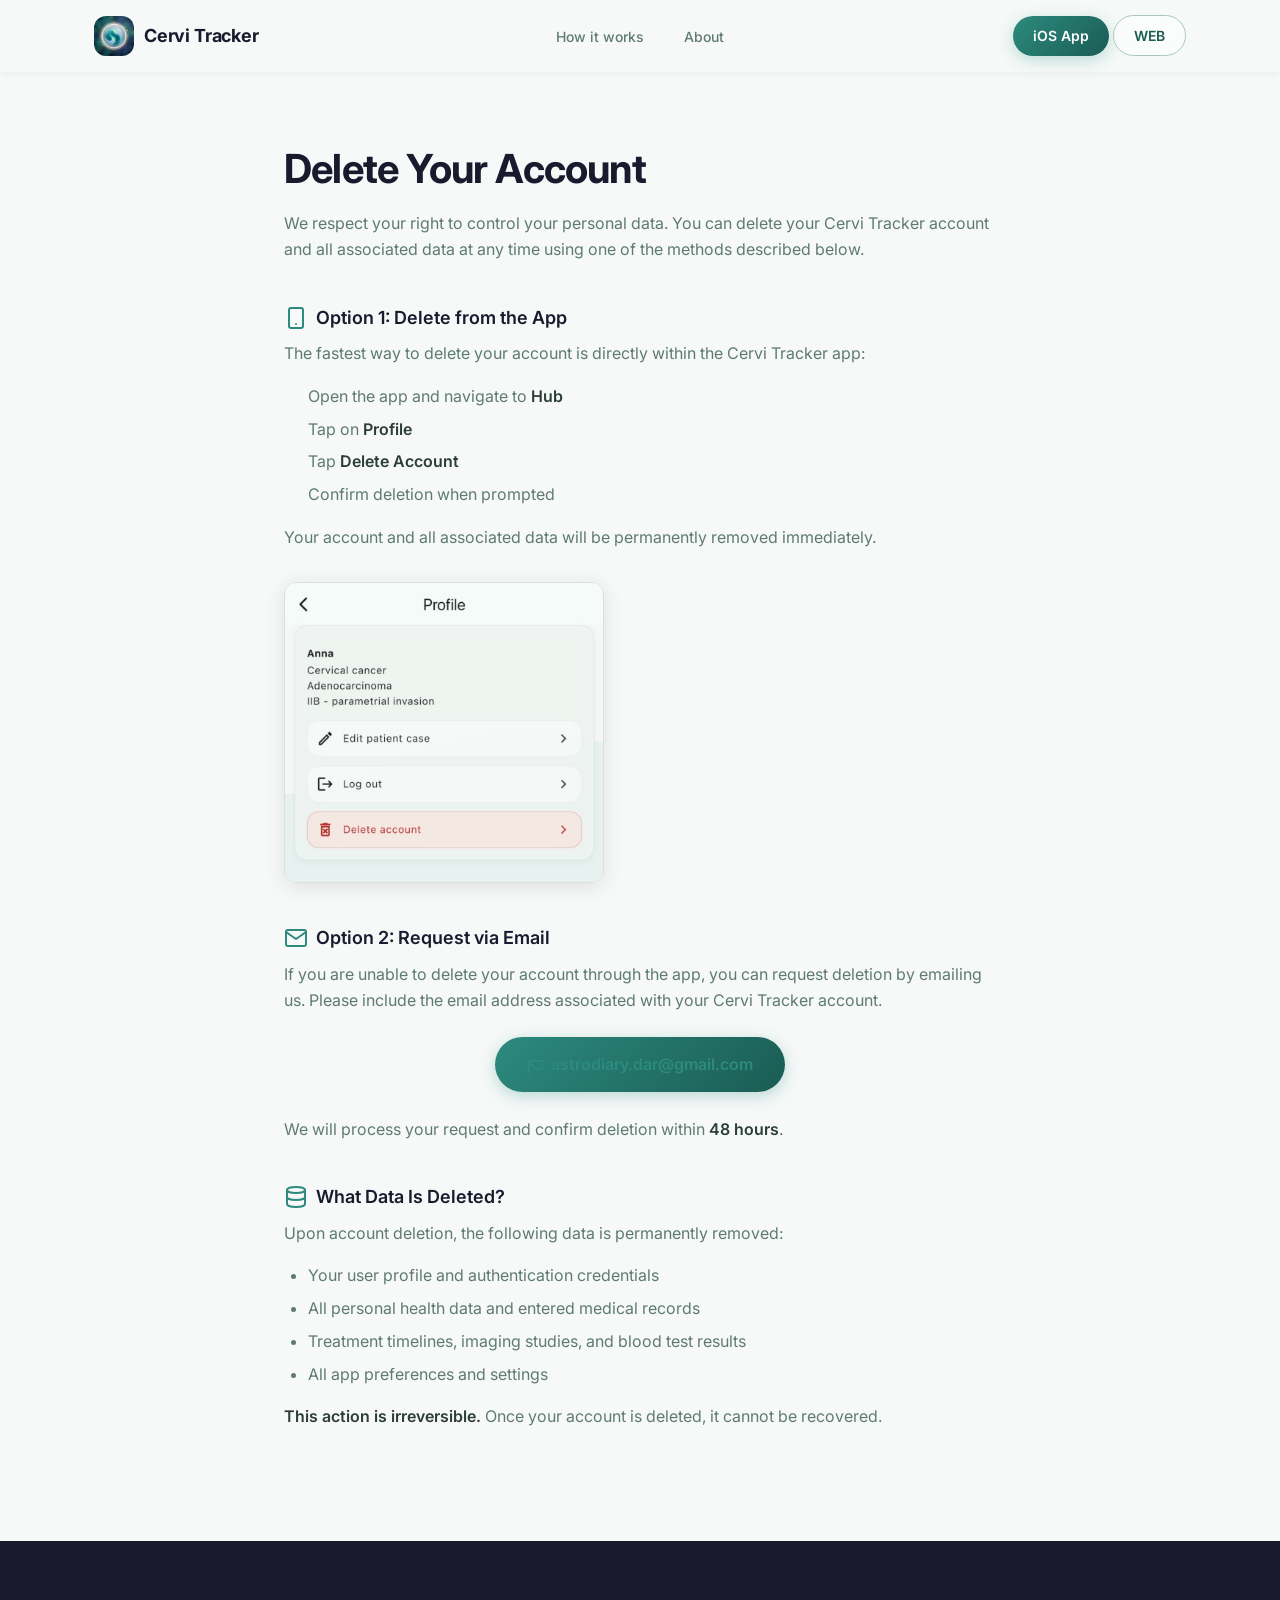
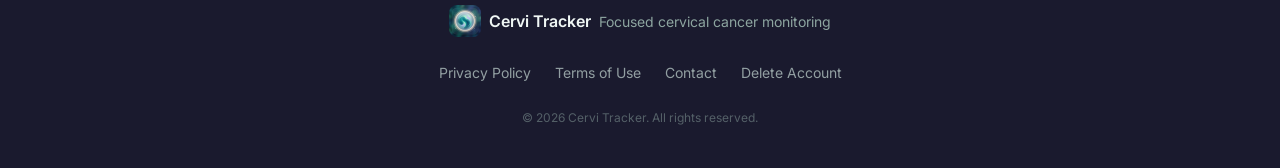
==== commit 3a010b52: "Add files via upload" ====
--- a/deletion.html
+++ b/deletion.html
@@ -103,8 +103,10 @@
           <li><a href="support.html" class="nav-link" data-i18n="nav.about">Support</a></li>
         </ul>
       </nav>
-      <a href="https://xeno-sama.github.io/gine_onko_tracker/" class="btn btn-primary btn-sm header-cta" target="_blank"
-        rel="noopener" data-i18n="nav.open-app">Open App</a>
+      <div class="app-links app-links--header">
+        <a href="https://apps.apple.com/us/app/cervi-tracker/id6761761167" class="btn btn-primary btn-sm" target="_blank" rel="noopener" data-i18n="nav.open-ios">iOS App</a>
+        <a href="https://xeno-sama.github.io/gine_onko_tracker/" class="btn btn-outline btn-sm" target="_blank" rel="noopener" data-i18n="nav.open-web">WEB (slow)</a>
+      </div>
     </div>
   </header>
 
@@ -206,4 +208,4 @@
   <script src="js/i18n.js"></script>
 </body>
 
-</html>+</html>
